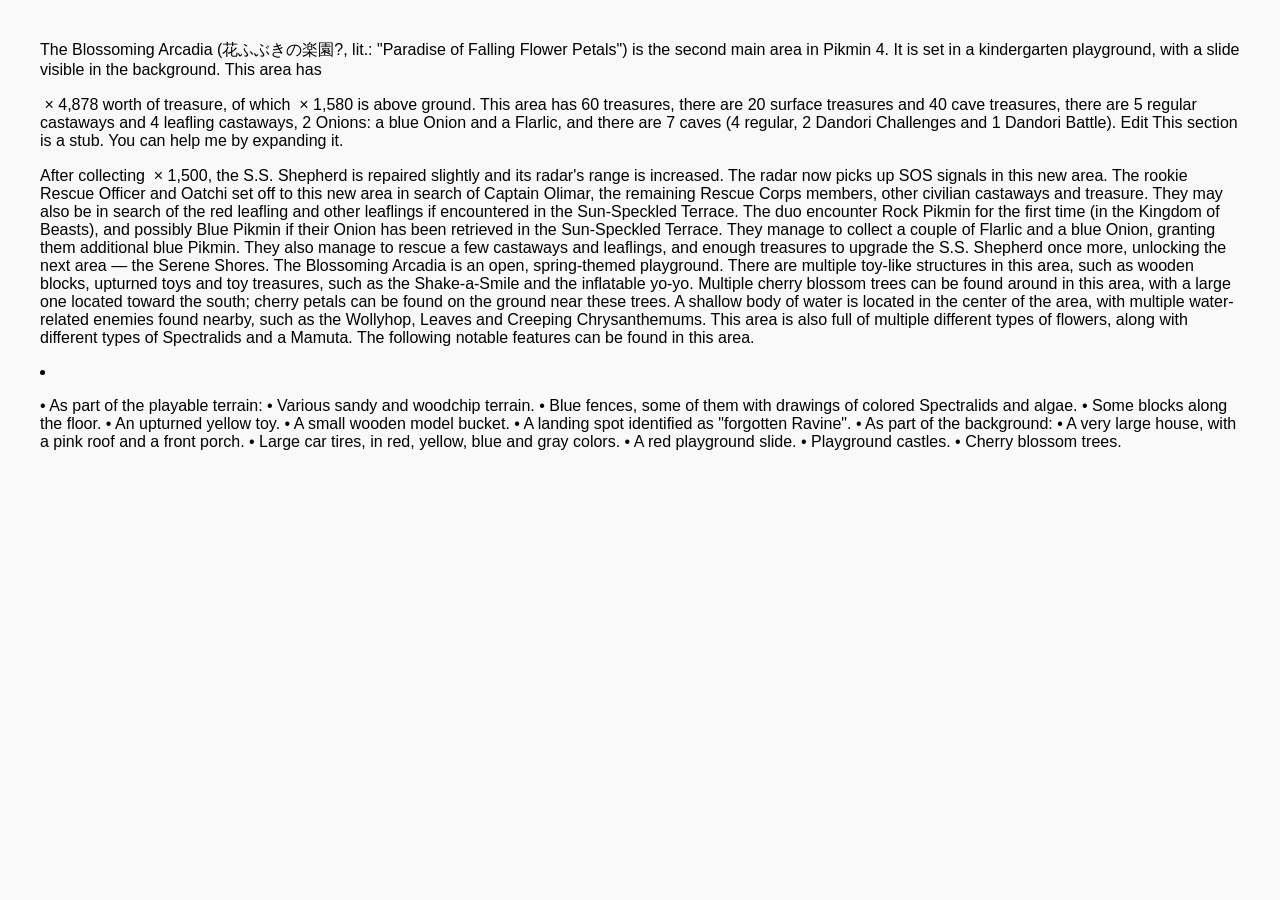
==== index.html @ f45a7254 "Update index.html" ====
<!DOCTYPE html>
<html lang="en">
<link rel="stylesheet" href="css/styles.css">
<script src="js/main.js" defer></script>
<head>
  <meta charset="UTF-8">
  <title>Sysy's Pikminpedia</title>
</head>
<body>

<p>The Blossoming Arcadia (花ふぶきの楽園?, lit.: "Paradise of Falling Flower Petals") is the second main area in Pikmin 4. It is set in a kindergarten playground, with a slide visible in the background. This area has</p>
<p>￼
 × 4,878 worth of treasure, of which
￼
 × 1,580 is above ground. This area has 60 treasures, there are 20 surface treasures and 40 cave treasures, there are 5 regular castaways and 4 leafling castaways, 2 Onions: a blue Onion and a Flarlic,
 and there are 7 caves (4 regular, 2 Dandori Challenges and 1 Dandori Battle). Edit
        This section is a stub. You can help me by expanding it.</p>

<p>After collecting ￼
 × 1,500, the S.S. Shepherd is repaired slightly and its radar's range is increased. The radar now picks up SOS signals in this new area. The rookie Rescue Officer and Oatchi set off to this new area in search of Captain Olimar, the remaining Rescue Corps members, other civilian castaways and treasure. They may also be in search of the red leafling and other leaflings if encountered in the Sun-Speckled Terrace. The duo encounter Rock Pikmin for the first time (in the Kingdom of Beasts), and possibly Blue Pikmin if their Onion has been retrieved in the Sun-Speckled Terrace. They manage to collect a couple of Flarlic and a blue Onion, granting them  additional blue Pikmin. They also manage to rescue a few castaways and leaflings, and enough treasures to upgrade the S.S. Shepherd once more, unlocking the next area — the Serene Shores. The Blossoming Arcadia is an open, spring-themed playground. There are multiple toy-like structures in this area, such as wooden blocks, upturned toys and toy treasures, such as the Shake-a-Smile and the inflatable yo-yo. Multiple cherry blossom trees can be found around in this area, with a large one located toward the south; cherry petals can be found on the ground near these trees. A shallow body of water is located in the center of the area, with multiple water-related enemies found nearby, such as the Wollyhop, Leaves and Creeping Chrysanthemums. This area is also full of multiple different types of flowers, along with different types of Spectralids and a Mamuta.
The following notable features can be found in this area.</p>

<un>
<li></li>
</un>

<p>
  •       As part of the playable terrain:
        •       Various sandy and woodchip terrain.
        •       Blue fences, some of them with drawings of colored Spectralids and algae.
        •       Some blocks along the floor.
        •       An upturned yellow toy.
        •       A small wooden model bucket.
        •       A landing spot identified as "forgotten Ravine".
        •       As part of the background:
        •       A very large house, with a pink roof and a front porch.
        •       Large car tires, in red, yellow, blue and gray colors.
        •       A red playground slide.
        •       Playground castles.
        •       Cherry blossom trees.
</p>
</body>
</html>
---- css/styles.css ----
body {
  font-family: Arial, sans-serif;
  margin: 40px;
  background-color: #f9f9f9;
}
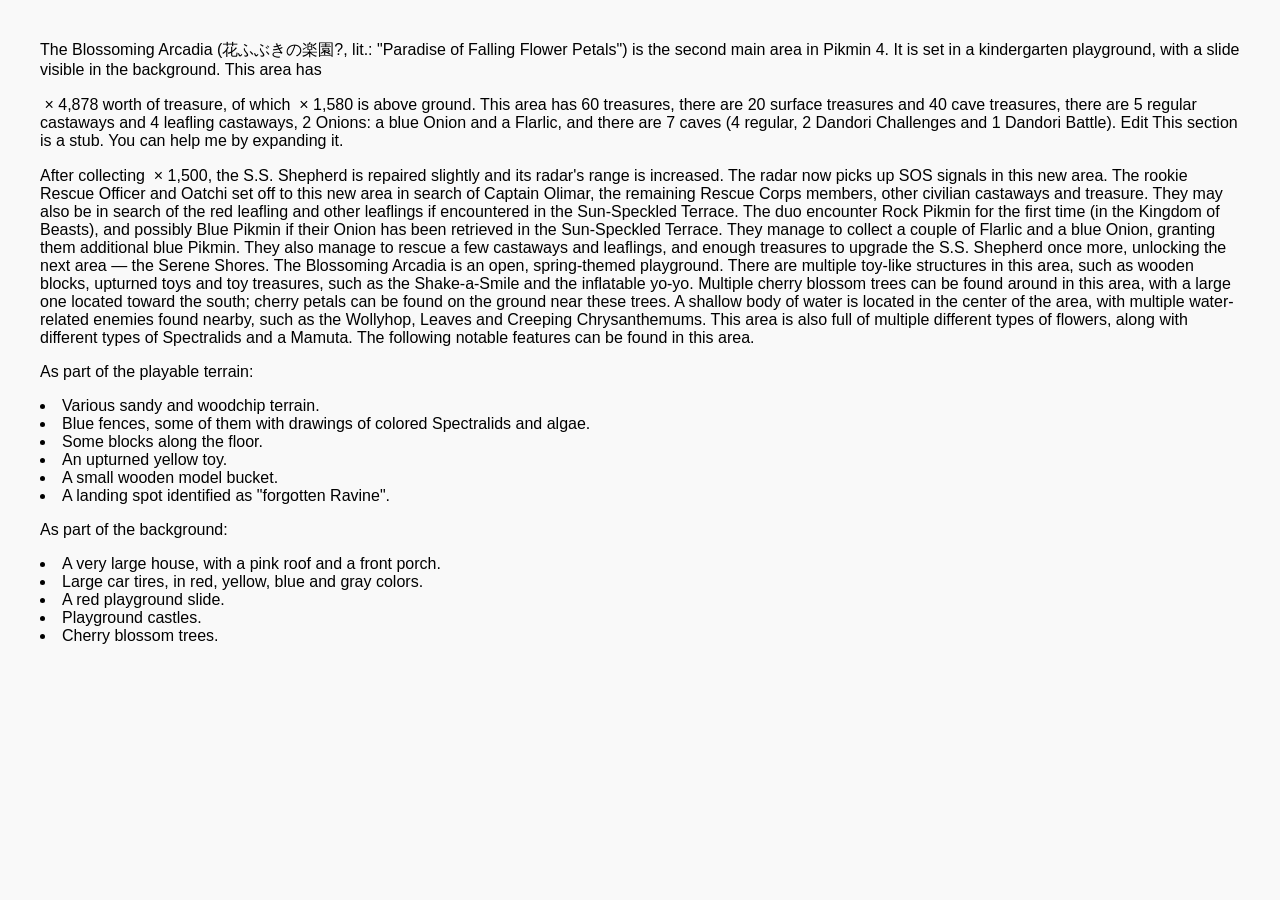
==== commit bf8e7449: "Update index.html showing poseidon how we do it the right way" ====
--- a/index.html
+++ b/index.html
@@ -19,27 +19,28 @@
 <p>After collecting ￼
  × 1,500, the S.S. Shepherd is repaired slightly and its radar's range is increased. The radar now picks up SOS signals in this new area. The rookie Rescue Officer and Oatchi set off to this new area in search of Captain Olimar, the remaining Rescue Corps members, other civilian castaways and treasure. They may also be in search of the red leafling and other leaflings if encountered in the Sun-Speckled Terrace. The duo encounter Rock Pikmin for the first time (in the Kingdom of Beasts), and possibly Blue Pikmin if their Onion has been retrieved in the Sun-Speckled Terrace. They manage to collect a couple of Flarlic and a blue Onion, granting them  additional blue Pikmin. They also manage to rescue a few castaways and leaflings, and enough treasures to upgrade the S.S. Shepherd once more, unlocking the next area — the Serene Shores. The Blossoming Arcadia is an open, spring-themed playground. There are multiple toy-like structures in this area, such as wooden blocks, upturned toys and toy treasures, such as the Shake-a-Smile and the inflatable yo-yo. Multiple cherry blossom trees can be found around in this area, with a large one located toward the south; cherry petals can be found on the ground near these trees. A shallow body of water is located in the center of the area, with multiple water-related enemies found nearby, such as the Wollyhop, Leaves and Creeping Chrysanthemums. This area is also full of multiple different types of flowers, along with different types of Spectralids and a Mamuta.
 The following notable features can be found in this area.</p>
-
+  
+<p>As part of the playable terrain:</p>
 <un>
-<li></li>
+  <li>Various sandy and woodchip terrain.</li>
+  <li>Blue fences, some of them with drawings of colored Spectralids and algae.</li>
+  <li>Some blocks along the floor.</li>
+  <li>An upturned yellow toy.</li>
+  <li>A small wooden model bucket.</li>
+  <li>A landing spot identified as "forgotten Ravine".</li>
+</un>
+  
+<p>As part of the background:</p> 
+<un>
+  <li>A very large house, with a pink roof and a front porch.</li>
+  <li> Large car tires, in red, yellow, blue and gray colors.</li>
+  <li>A red playground slide.</li>
+  <li>Playground castles.</li>
+  <li>Cherry blossom trees.</li>
 </un>
 
-<p>
-  •       As part of the playable terrain:
-        •       Various sandy and woodchip terrain.
-        •       Blue fences, some of them with drawings of colored Spectralids and algae.
-        •       Some blocks along the floor.
-        •       An upturned yellow toy.
-        •       A small wooden model bucket.
-        •       A landing spot identified as "forgotten Ravine".
-        •       As part of the background:
-        •       A very large house, with a pink roof and a front porch.
-        •       Large car tires, in red, yellow, blue and gray colors.
-        •       A red playground slide.
-        •       Playground castles.
-        •       Cherry blossom trees.
-</p>
 </body>
 </html>
 
 
+
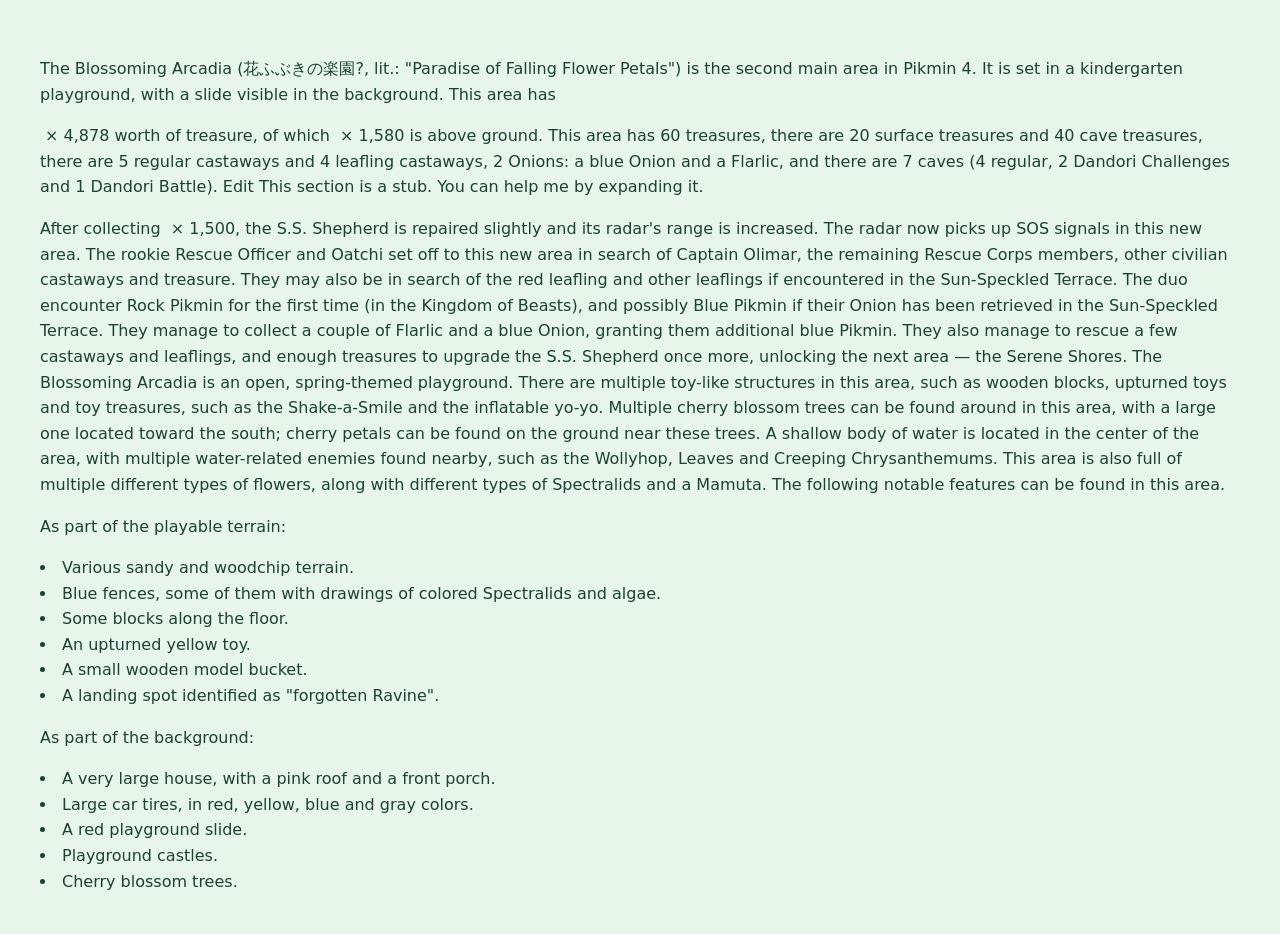
==== commit bf6e6a37: "Update index.html to force the browser to reload css changes every session" ====
--- a/index.html
+++ b/index.html
@@ -1,6 +1,6 @@
 <!DOCTYPE html>
 <html lang="en">
-<link rel="stylesheet" href="css/styles.css">
+<link rel="stylesheet" href="css/styles.css?v=1">
 <script src="js/main.js" defer></script>
 <head>
   <meta charset="UTF-8">
@@ -44,3 +44,4 @@
 
 
 
+
--- a/css/styles.css
+++ b/css/styles.css
@@ -1,5 +1,35 @@
+/* Global page styling */
+* {
+  box-sizing: border-box;
+}
+
 body {
-  font-family: Arial, sans-serif;
-  margin: 40px;
-  background-color: #f9f9f9;
-}+  margin: 0;
+  padding: 40px;
+  font-family: system-ui, -apple-system, BlinkMacSystemFont, "Segoe UI",
+    Roboto, Oxygen, Ubuntu, Cantarell, "Open Sans", "Helvetica Neue",
+    sans-serif;
+
+  background-color: #e8f5e9; /* soft green */
+  color: #1b4332; /* deep green text */
+  line-height: 1.6;
+}
+
+/* Content container (optional but recommended) */
+.main-content {
+  max-width: 900px;
+  margin: 0 auto;
+  background-color: #ffffff;
+  padding: 32px;
+  border-radius: 12px;
+}
+
+/* Headings */
+h1, h2, h3 {
+  color: #2d6a4f;
+}
+
+/* Links */
+a {
+  color: #40916c;
+  text-decoration: no
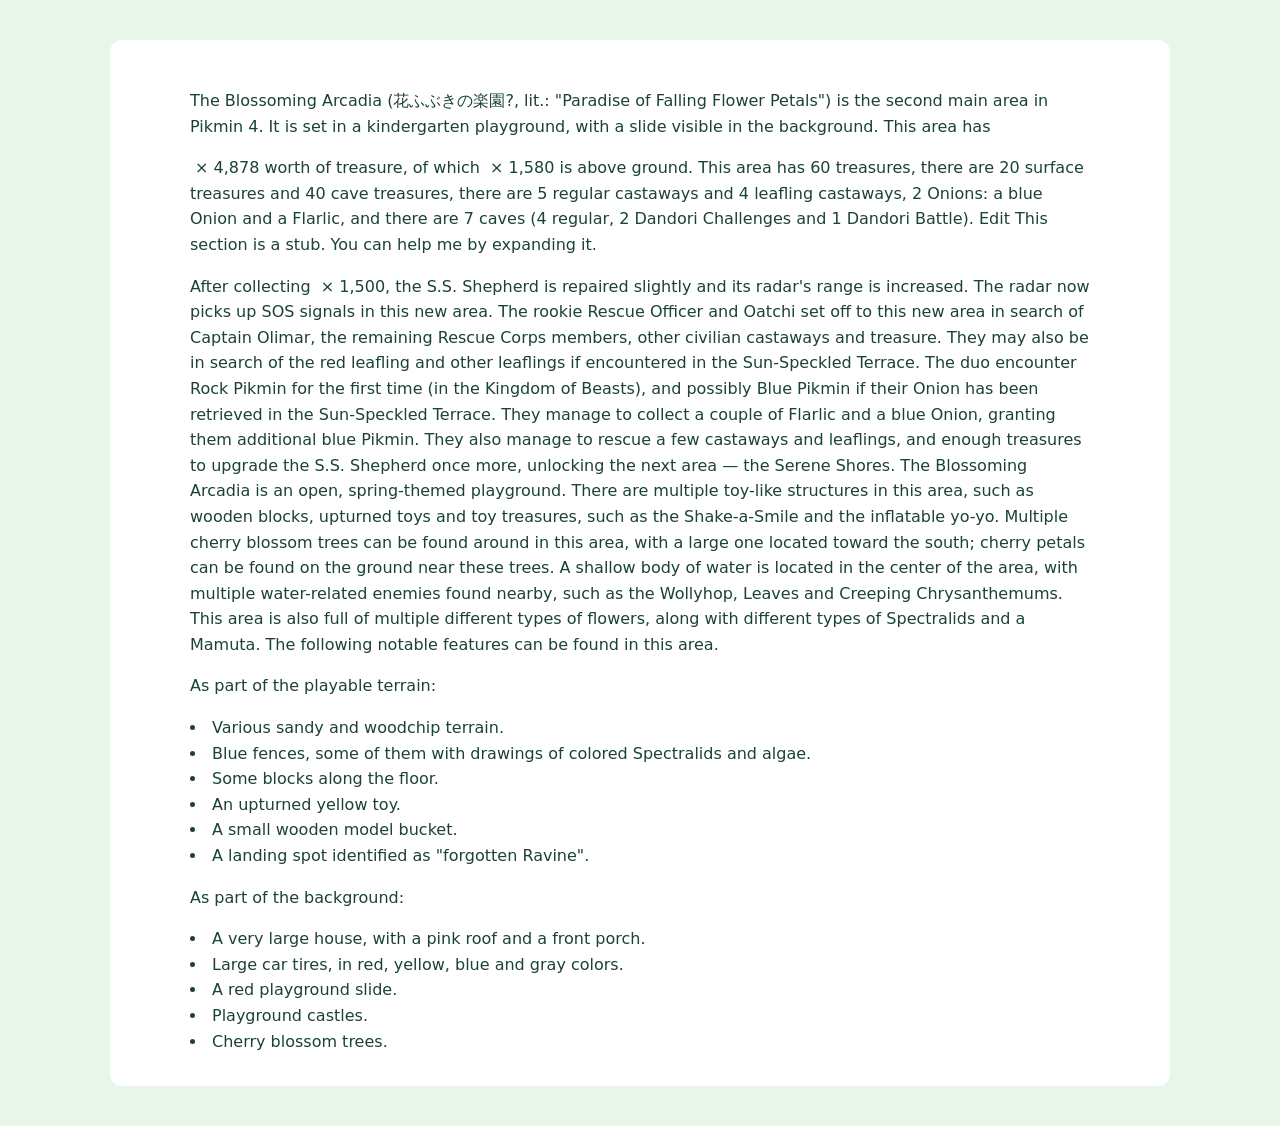
==== commit 669651a1: "Update index.html adding div that classifies the body as main content" ====
--- a/index.html
+++ b/index.html
@@ -7,41 +7,42 @@
   <title>Sysy's Pikminpedia</title>
 </head>
 <body>
-
-<p>The Blossoming Arcadia (花ふぶきの楽園?, lit.: "Paradise of Falling Flower Petals") is the second main area in Pikmin 4. It is set in a kindergarten playground, with a slide visible in the background. This area has</p>
-<p>￼
- × 4,878 worth of treasure, of which
-￼
- × 1,580 is above ground. This area has 60 treasures, there are 20 surface treasures and 40 cave treasures, there are 5 regular castaways and 4 leafling castaways, 2 Onions: a blue Onion and a Flarlic,
- and there are 7 caves (4 regular, 2 Dandori Challenges and 1 Dandori Battle). Edit
-        This section is a stub. You can help me by expanding it.</p>
-
-<p>After collecting ￼
- × 1,500, the S.S. Shepherd is repaired slightly and its radar's range is increased. The radar now picks up SOS signals in this new area. The rookie Rescue Officer and Oatchi set off to this new area in search of Captain Olimar, the remaining Rescue Corps members, other civilian castaways and treasure. They may also be in search of the red leafling and other leaflings if encountered in the Sun-Speckled Terrace. The duo encounter Rock Pikmin for the first time (in the Kingdom of Beasts), and possibly Blue Pikmin if their Onion has been retrieved in the Sun-Speckled Terrace. They manage to collect a couple of Flarlic and a blue Onion, granting them  additional blue Pikmin. They also manage to rescue a few castaways and leaflings, and enough treasures to upgrade the S.S. Shepherd once more, unlocking the next area — the Serene Shores. The Blossoming Arcadia is an open, spring-themed playground. There are multiple toy-like structures in this area, such as wooden blocks, upturned toys and toy treasures, such as the Shake-a-Smile and the inflatable yo-yo. Multiple cherry blossom trees can be found around in this area, with a large one located toward the south; cherry petals can be found on the ground near these trees. A shallow body of water is located in the center of the area, with multiple water-related enemies found nearby, such as the Wollyhop, Leaves and Creeping Chrysanthemums. This area is also full of multiple different types of flowers, along with different types of Spectralids and a Mamuta.
-The following notable features can be found in this area.</p>
+ <div class="main-content">
+  <p>The Blossoming Arcadia (花ふぶきの楽園?, lit.: "Paradise of Falling Flower Petals") is the second main area in Pikmin 4. It is set in a kindergarten playground, with a slide visible in the background. This area has</p>
+  <p>￼
+   × 4,878 worth of treasure, of which
+  ￼
+   × 1,580 is above ground. This area has 60 treasures, there are 20 surface treasures and 40 cave treasures, there are 5 regular castaways and 4 leafling castaways, 2 Onions: a blue Onion and a Flarlic,
+   and there are 7 caves (4 regular, 2 Dandori Challenges and 1 Dandori Battle). Edit
+          This section is a stub. You can help me by expanding it.</p>
   
-<p>As part of the playable terrain:</p>
-<un>
-  <li>Various sandy and woodchip terrain.</li>
-  <li>Blue fences, some of them with drawings of colored Spectralids and algae.</li>
-  <li>Some blocks along the floor.</li>
-  <li>An upturned yellow toy.</li>
-  <li>A small wooden model bucket.</li>
-  <li>A landing spot identified as "forgotten Ravine".</li>
-</un>
-  
-<p>As part of the background:</p> 
-<un>
-  <li>A very large house, with a pink roof and a front porch.</li>
-  <li> Large car tires, in red, yellow, blue and gray colors.</li>
-  <li>A red playground slide.</li>
-  <li>Playground castles.</li>
-  <li>Cherry blossom trees.</li>
-</un>
-
+  <p>After collecting ￼
+   × 1,500, the S.S. Shepherd is repaired slightly and its radar's range is increased. The radar now picks up SOS signals in this new area. The rookie Rescue Officer and Oatchi set off to this new area in search of Captain Olimar, the remaining Rescue Corps members, other civilian castaways and treasure. They may also be in search of the red leafling and other leaflings if encountered in the Sun-Speckled Terrace. The duo encounter Rock Pikmin for the first time (in the Kingdom of Beasts), and possibly Blue Pikmin if their Onion has been retrieved in the Sun-Speckled Terrace. They manage to collect a couple of Flarlic and a blue Onion, granting them  additional blue Pikmin. They also manage to rescue a few castaways and leaflings, and enough treasures to upgrade the S.S. Shepherd once more, unlocking the next area — the Serene Shores. The Blossoming Arcadia is an open, spring-themed playground. There are multiple toy-like structures in this area, such as wooden blocks, upturned toys and toy treasures, such as the Shake-a-Smile and the inflatable yo-yo. Multiple cherry blossom trees can be found around in this area, with a large one located toward the south; cherry petals can be found on the ground near these trees. A shallow body of water is located in the center of the area, with multiple water-related enemies found nearby, such as the Wollyhop, Leaves and Creeping Chrysanthemums. This area is also full of multiple different types of flowers, along with different types of Spectralids and a Mamuta.
+  The following notable features can be found in this area.</p>
+    
+  <p>As part of the playable terrain:</p>
+  <un>
+    <li>Various sandy and woodchip terrain.</li>
+    <li>Blue fences, some of them with drawings of colored Spectralids and algae.</li>
+    <li>Some blocks along the floor.</li>
+    <li>An upturned yellow toy.</li>
+    <li>A small wooden model bucket.</li>
+    <li>A landing spot identified as "forgotten Ravine".</li>
+  </un>
+    
+  <p>As part of the background:</p> 
+  <un>
+    <li>A very large house, with a pink roof and a front porch.</li>
+    <li> Large car tires, in red, yellow, blue and gray colors.</li>
+    <li>A red playground slide.</li>
+    <li>Playground castles.</li>
+    <li>Cherry blossom trees.</li>
+  </un>
+ </div>
 </body>
 </html>
 
 
 
 
+
--- a/css/styles.css
+++ b/css/styles.css
@@ -1,11 +1,11 @@
-/* Global page styling */
+* Global page styling */
 * {
   box-sizing: border-box;
 }
 
 body {
   margin: 0;
-  padding: 40px;
+  padding: 40px; /* vertical padding remains */
   font-family: system-ui, -apple-system, BlinkMacSystemFont, "Segoe UI",
     Roboto, Oxygen, Ubuntu, Cantarell, "Open Sans", "Helvetica Neue",
     sans-serif;
@@ -15,12 +15,12 @@
   line-height: 1.6;
 }
 
-/* Content container (optional but recommended) */
+/* Content container */
 .main-content {
-  max-width: 900px;
-  margin: 0 auto;
+  max-width: 900px;           /* max width of content */
+  margin: 0 auto;             /* center horizontally */
+  padding: 32px 80px;         /* vertical 32px, horizontal 80px */
   background-color: #ffffff;
-  padding: 32px;
   border-radius: 12px;
 }
 
@@ -32,4 +32,9 @@
 /* Links */
 a {
   color: #40916c;
-  text-decoration: no
+  text-decoration: none;
+}
+
+a:hover {
+  text-decoration: underline;
+}
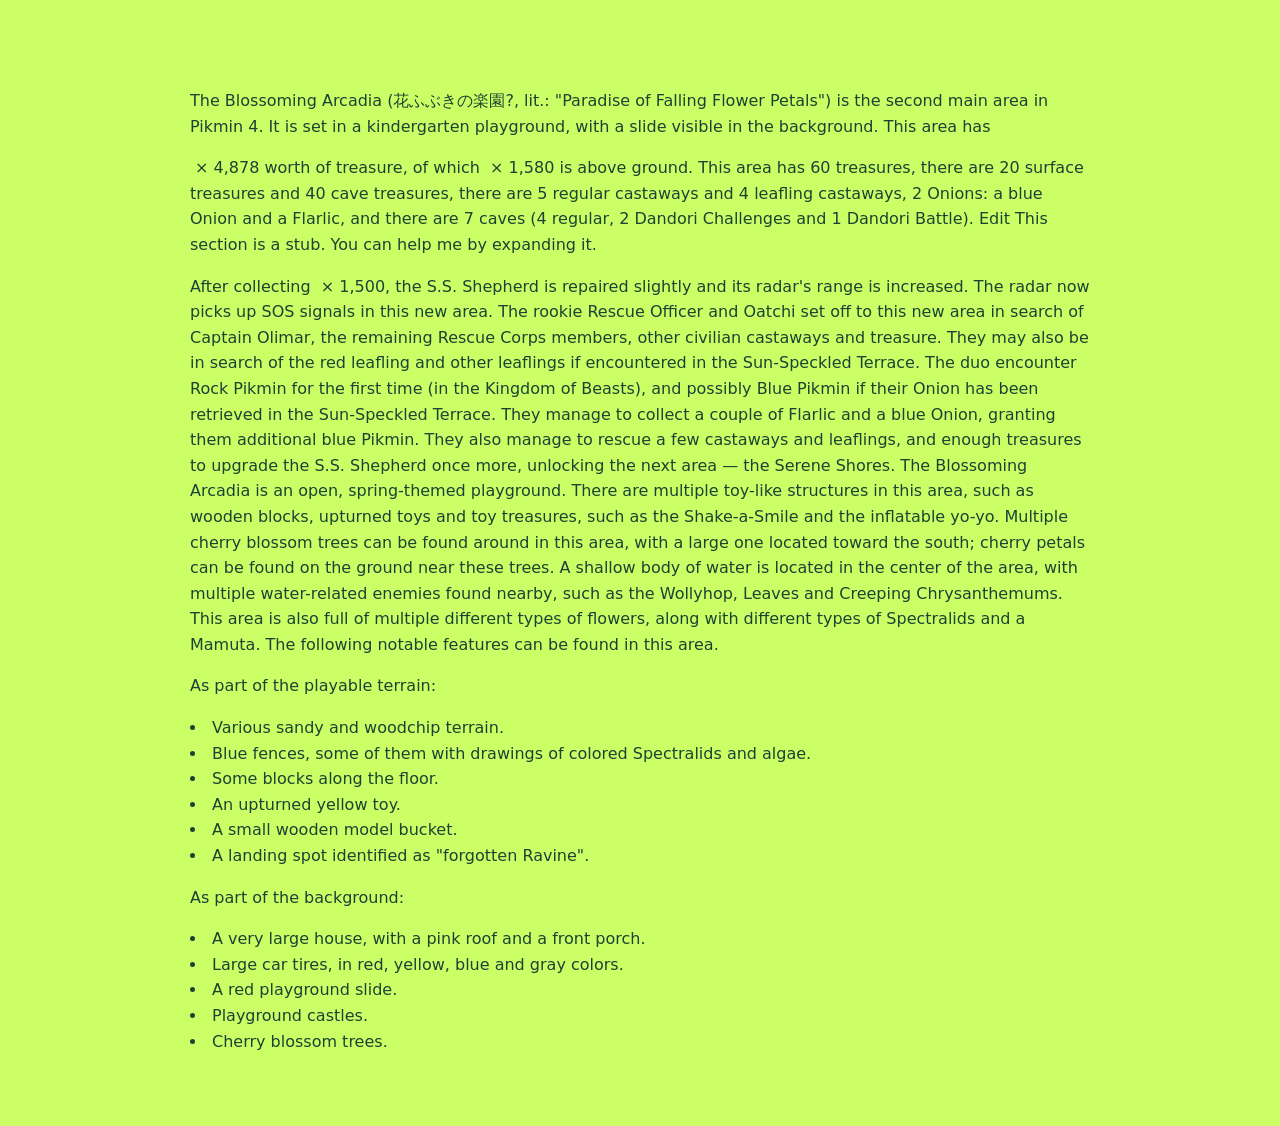
==== commit f9864c5c: "Update index.html" ====
--- a/index.html
+++ b/index.html
@@ -1,6 +1,6 @@
 <!DOCTYPE html>
 <html lang="en">
-<link rel="stylesheet" href="css/styles.css?v=1">
+<link rel="stylesheet" href="css/styles.css?v=2">
 <script src="js/main.js" defer></script>
 <head>
   <meta charset="UTF-8">
@@ -46,3 +46,4 @@
 
 
 
+
--- a/css/styles.css
+++ b/css/styles.css
@@ -10,7 +10,7 @@
     Roboto, Oxygen, Ubuntu, Cantarell, "Open Sans", "Helvetica Neue",
     sans-serif;
 
-  background-color: #e8f5e9; /* soft green */
+  background-color: #ccff66; /* green */
   color: #1b4332; /* deep green text */
   line-height: 1.6;
 }
@@ -20,7 +20,7 @@
   max-width: 900px;           /* max width of content */
   margin: 0 auto;             /* center horizontally */
   padding: 32px 80px;         /* vertical 32px, horizontal 80px */
-  background-color: #ffffff;
+  background-color: #ccff66;  /* green */
   border-radius: 12px;
 }
 
@@ -38,3 +38,5 @@
 a:hover {
   text-decoration: underline;
 }
+
+
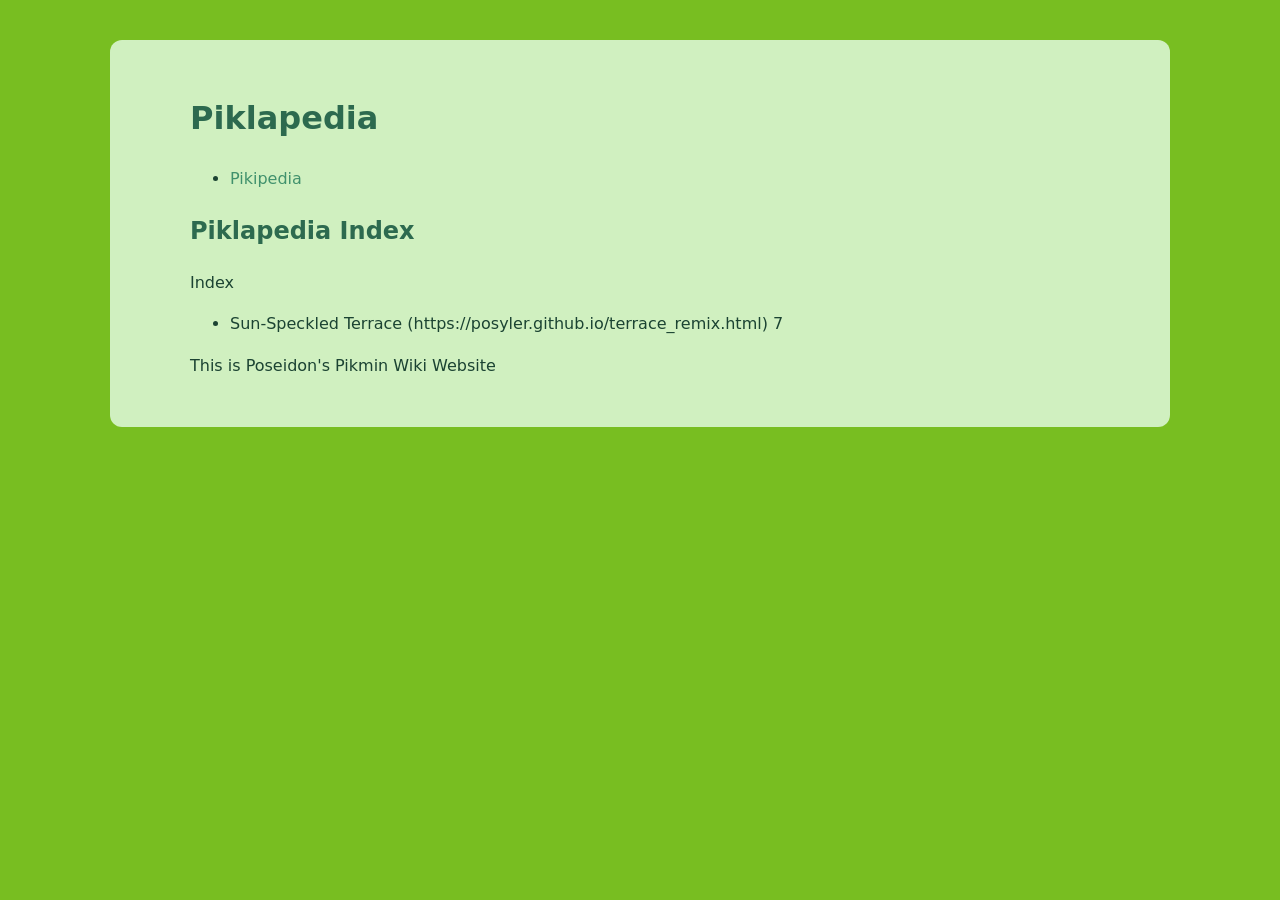
==== commit bb933a1a: "Update index.html Updated to a home page" ====
--- a/index.html
+++ b/index.html
@@ -4,46 +4,29 @@
 <script src="js/main.js" defer></script>
 <head>
   <meta charset="UTF-8">
-  <title>Sysy's Pikminpedia</title>
+  <title>Piklapedia</title>
 </head>
 <body>
- <div class="main-content">
-  <p>The Blossoming Arcadia (花ふぶきの楽園?, lit.: "Paradise of Falling Flower Petals") is the second main area in Pikmin 4. It is set in a kindergarten playground, with a slide visible in the background. This area has</p>
-  <p>￼
-   × 4,878 worth of treasure, of which
-  ￼
-   × 1,580 is above ground. This area has 60 treasures, there are 20 surface treasures and 40 cave treasures, there are 5 regular castaways and 4 leafling castaways, 2 Onions: a blue Onion and a Flarlic,
-   and there are 7 caves (4 regular, 2 Dandori Challenges and 1 Dandori Battle). Edit
-          This section is a stub. You can help me by expanding it.</p>
-  
-  <p>After collecting ￼
-   × 1,500, the S.S. Shepherd is repaired slightly and its radar's range is increased. The radar now picks up SOS signals in this new area. The rookie Rescue Officer and Oatchi set off to this new area in search of Captain Olimar, the remaining Rescue Corps members, other civilian castaways and treasure. They may also be in search of the red leafling and other leaflings if encountered in the Sun-Speckled Terrace. The duo encounter Rock Pikmin for the first time (in the Kingdom of Beasts), and possibly Blue Pikmin if their Onion has been retrieved in the Sun-Speckled Terrace. They manage to collect a couple of Flarlic and a blue Onion, granting them  additional blue Pikmin. They also manage to rescue a few castaways and leaflings, and enough treasures to upgrade the S.S. Shepherd once more, unlocking the next area — the Serene Shores. The Blossoming Arcadia is an open, spring-themed playground. There are multiple toy-like structures in this area, such as wooden blocks, upturned toys and toy treasures, such as the Shake-a-Smile and the inflatable yo-yo. Multiple cherry blossom trees can be found around in this area, with a large one located toward the south; cherry petals can be found on the ground near these trees. A shallow body of water is located in the center of the area, with multiple water-related enemies found nearby, such as the Wollyhop, Leaves and Creeping Chrysanthemums. This area is also full of multiple different types of flowers, along with different types of Spectralids and a Mamuta.
-  The following notable features can be found in this area.</p>
-    
-  <p>As part of the playable terrain:</p>
-  <un>
-    <li>Various sandy and woodchip terrain.</li>
-    <li>Blue fences, some of them with drawings of colored Spectralids and algae.</li>
-    <li>Some blocks along the floor.</li>
-    <li>An upturned yellow toy.</li>
-    <li>A small wooden model bucket.</li>
-    <li>A landing spot identified as "forgotten Ravine".</li>
-  </un>
-    
-  <p>As part of the background:</p> 
-  <un>
-    <li>A very large house, with a pink roof and a front porch.</li>
-    <li> Large car tires, in red, yellow, blue and gray colors.</li>
-    <li>A red playground slide.</li>
-    <li>Playground castles.</li>
-    <li>Cherry blossom trees.</li>
-  </un>
- </div>
-</body>
-</html>
+   <div class="main-content">
 
 
+      <div>
+         <p>
+            <h1>Piklapedia</h1>
+            <ul>
+               <li><a href="https://www.pikminwiki.com/">Pikipedia</a></li>
+            </ul>
+         </p>
+      </div>
 
+   
+      <div>
+         <h2>Piklapedia Index</h2>
+         <p>Index
+            <ul>
+               <li>Sun-Speckled Terrace (https://posyler.github.io/terrace_remix.html) 7</li>
+            </ul>
+         </p>
 
-
-
+         <p>This is Poseidon's Pikmin Wiki Website</p>
+      </div>
--- a/css/styles.css
+++ b/css/styles.css
@@ -10,7 +10,7 @@
     Roboto, Oxygen, Ubuntu, Cantarell, "Open Sans", "Helvetica Neue",
     sans-serif;
 
-  background-color: #ccff66; /* green */
+  background-color: #78be21; /* green */
   color: #1b4332; /* deep green text */
   line-height: 1.6;
 }
@@ -20,7 +20,7 @@
   max-width: 900px;           /* max width of content */
   margin: 0 auto;             /* center horizontally */
   padding: 32px 80px;         /* vertical 32px, horizontal 80px */
-  background-color: #ccff66;  /* green */
+  background-color: #D0F0C0;  /* green */
   border-radius: 12px;
 }
 
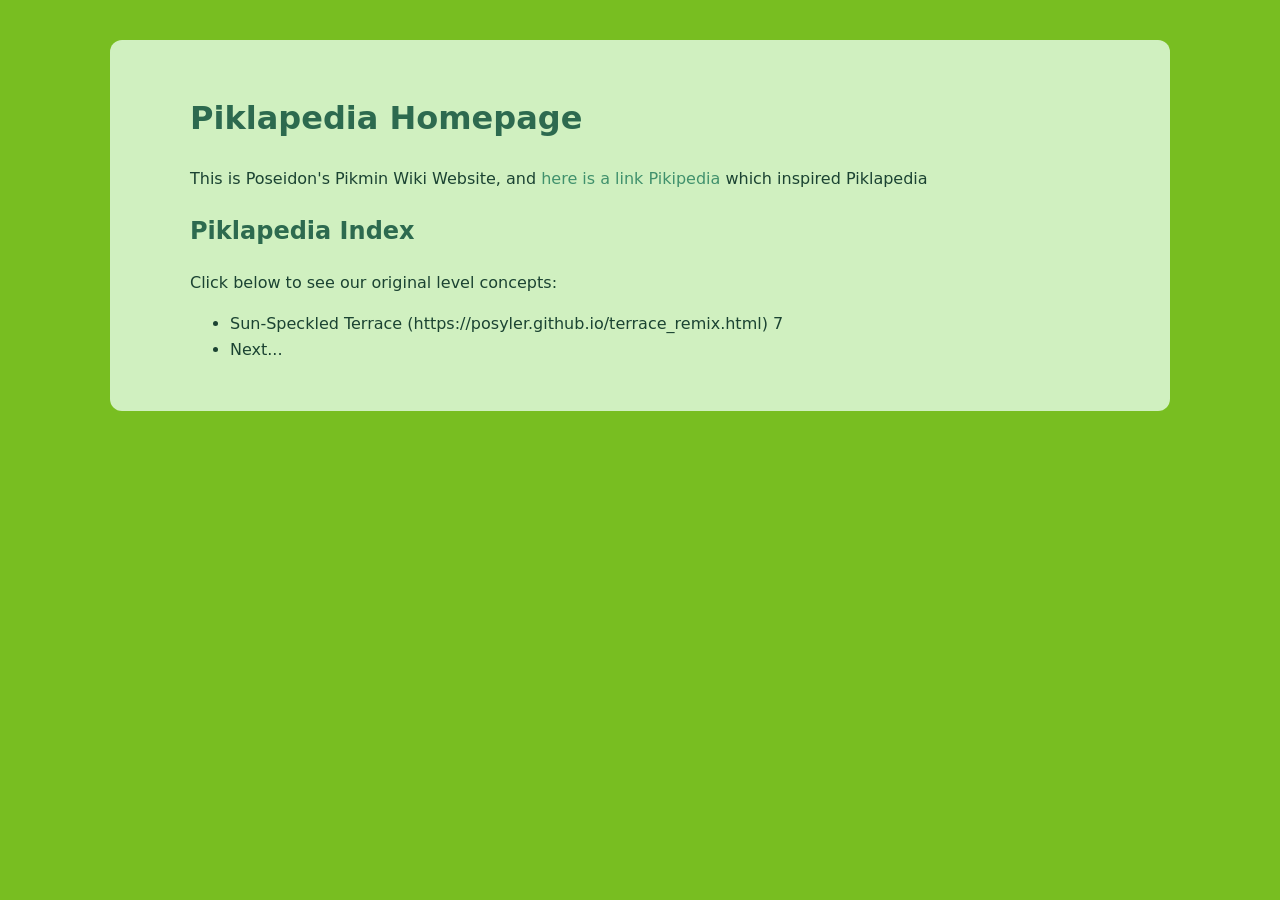
==== commit c11524a7: "Update index.html Small reformatting" ====
--- a/index.html
+++ b/index.html
@@ -12,21 +12,21 @@
 
       <div>
          <p>
-            <h1>Piklapedia</h1>
-            <ul>
-               <li><a href="https://www.pikminwiki.com/">Pikipedia</a></li>
-            </ul>
+            <h1>Piklapedia Homepage</h1>
+             <p>This is Poseidon's Pikmin Wiki Website, and <a href="https://www.pikminwiki.com/">here is a link Pikipedia</a> which inspired Piklapedia</p>
          </p>
       </div>
 
    
       <div>
          <h2>Piklapedia Index</h2>
-         <p>Index
+         <p>Click below to see our original level concepts:
             <ul>
                <li>Sun-Speckled Terrace (https://posyler.github.io/terrace_remix.html) 7</li>
+              <li>Next...</li>
             </ul>
          </p>
-
-         <p>This is Poseidon's Pikmin Wiki Website</p>
       </div>
+   </div>
+</body>
+   
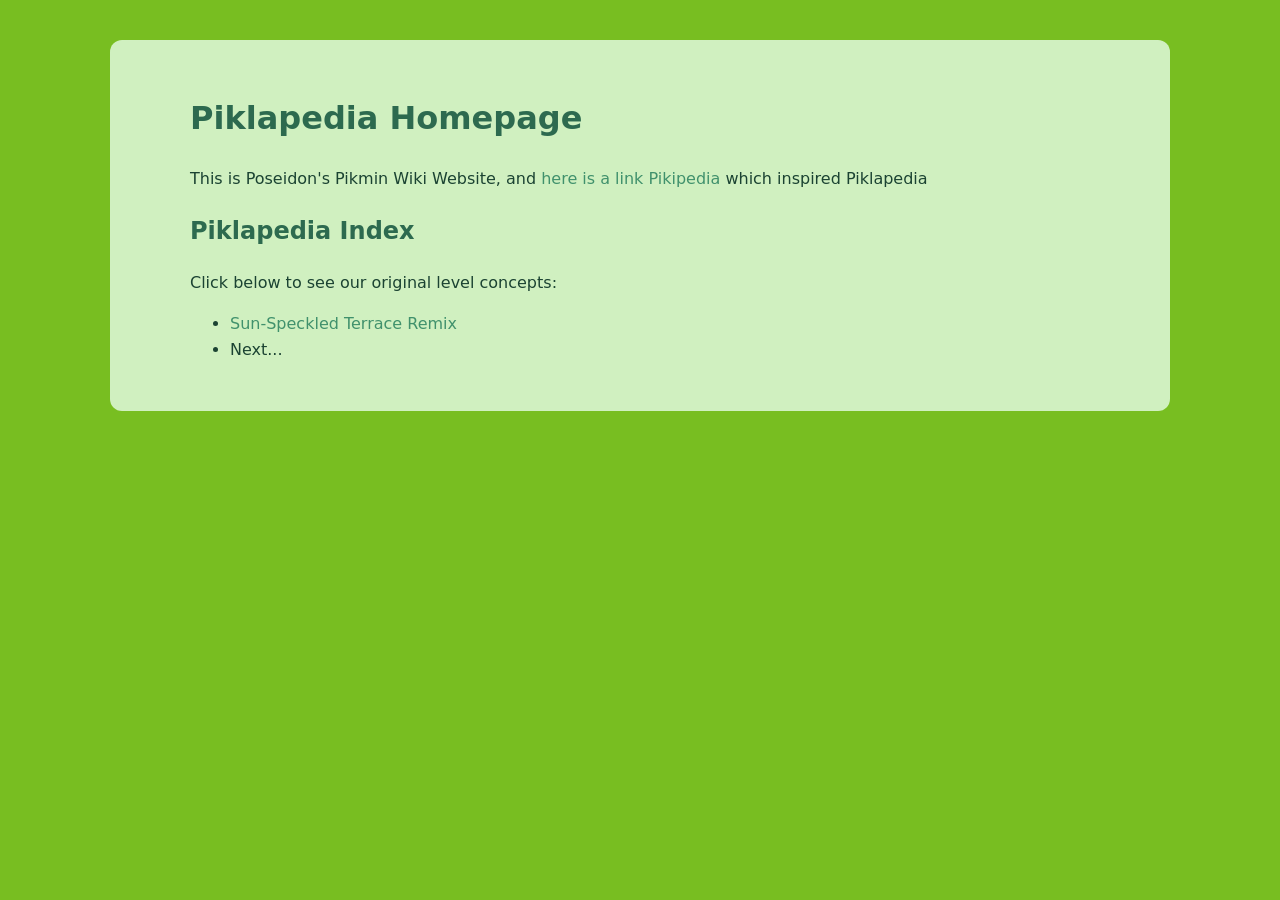
==== commit 00768267: "Update index.html fix link" ====
--- a/index.html
+++ b/index.html
@@ -22,7 +22,7 @@
          <h2>Piklapedia Index</h2>
          <p>Click below to see our original level concepts:
             <ul>
-               <li>Sun-Speckled Terrace (https://posyler.github.io/terrace_remix.html) 7</li>
+               <li><a href="https://posyler.github.io/terrace_remix.html">Sun-Speckled Terrace Remix</a></li>
               <li>Next...</li>
             </ul>
          </p>
